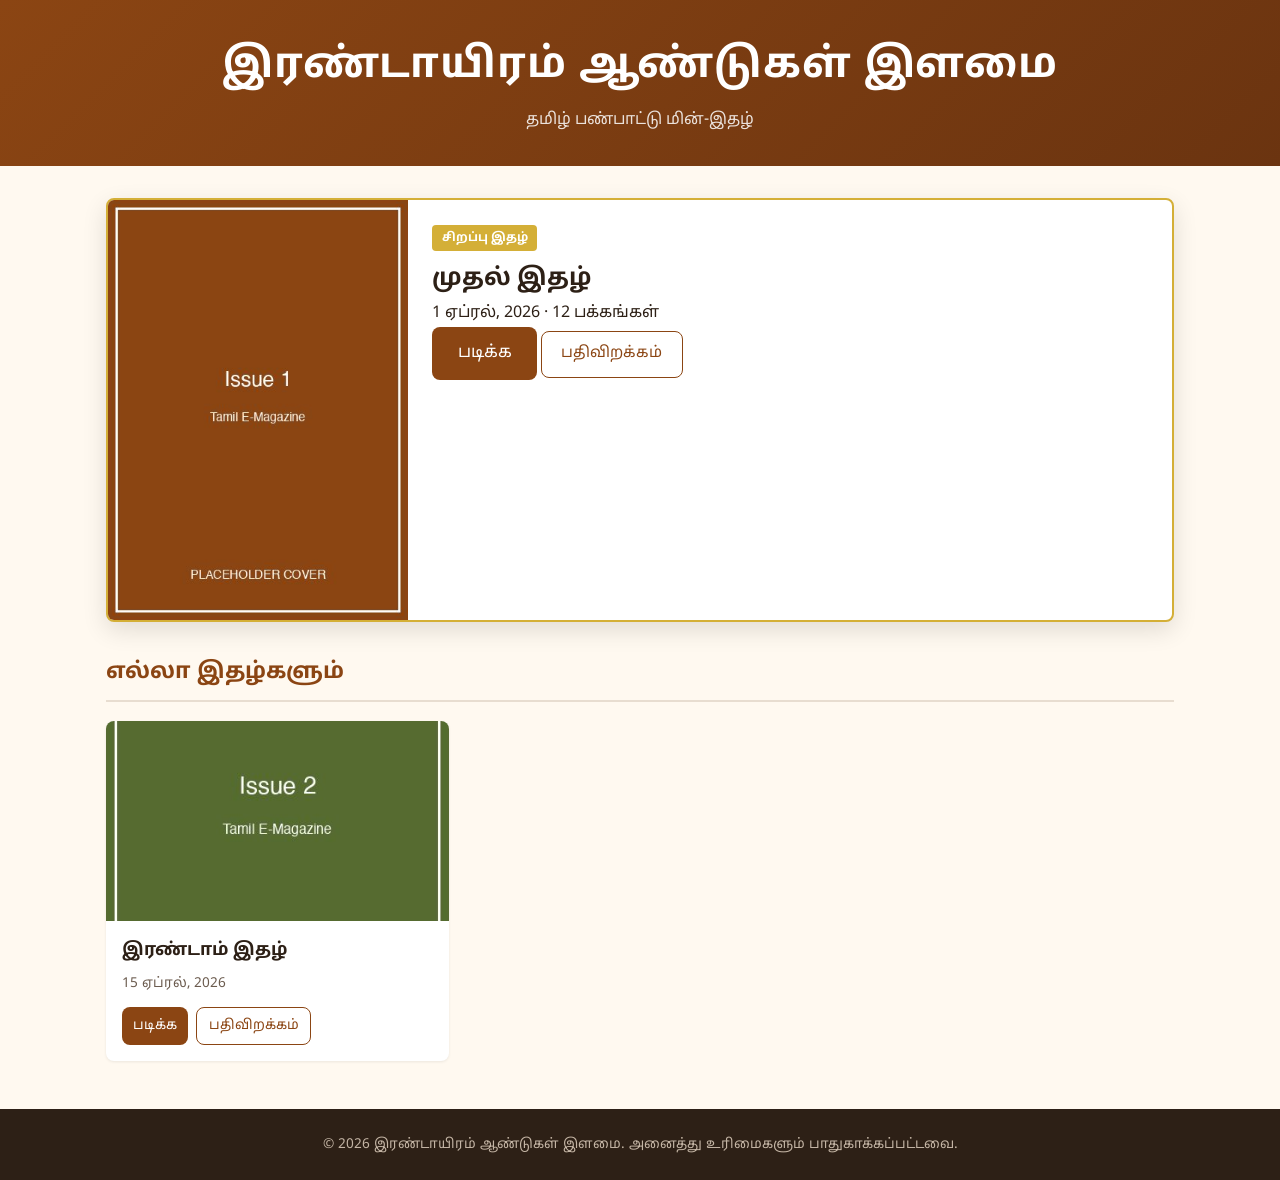
==== index.html @ 7e4946da "Phase 1: Static skeleton — folder structure, HTML pages, CSS, placeholder data - index.html (home pa" ====
<!DOCTYPE html>
<html lang="ta">
<head>
    <meta charset="UTF-8">
    <meta name="viewport" content="width=device-width, initial-scale=1.0">
    <title>இரண்டாயிரம் ஆண்டுகள் இளமை — Tamil E-Magazine</title>
    <meta name="description" content="A Tamil cultural e-magazine with realistic flip-book reading experience">
    <meta property="og:title" content="இரண்டாயிரம் ஆண்டுகள் இளமை">
    <meta property="og:description" content="A Tamil cultural e-magazine">
    <meta property="og:type" content="website">
    <link rel="preconnect" href="https://fonts.googleapis.com">
    <link rel="preconnect" href="https://fonts.gstatic.com" crossorigin>
    <link href="https://fonts.googleapis.com/css2?family=Noto+Sans+Tamil:wght@400;500;700&display=swap" rel="stylesheet">
    <link rel="stylesheet" href="assets/css/styles.css">
</head>
<body>
    <header class="site-header">
        <div class="container">
            <h1 class="magazine-title">இரண்டாயிரம் ஆண்டுகள் இளமை</h1>
            <p class="magazine-tagline">தமிழ் பண்பாட்டு மின்-இதழ்</p>
        </div>
    </header>

    <main class="container">
        <section id="featured-section" class="featured-section" aria-label="சிறப்பு இதழ்">
            <!-- Featured issue rendered by JS -->
        </section>

        <section class="issues-section">
            <h2 class="section-title">எல்லா இதழ்களும்</h2>
            <div id="issues-grid" class="issues-grid">
                <!-- Issue cards rendered by JS -->
            </div>
            <div id="loading-indicator" class="loading">
                <div class="spinner"></div>
                <p>இதழ்கள் ஏற்றப்படுகின்றன...</p>
            </div>
            <div id="error-message" class="error-message" hidden>
                <p>இதழ்களை ஏற்ற இயலவில்லை. மீண்டும் முயற்சிக்கவும்.</p>
            </div>
        </section>
    </main>

    <footer class="site-footer">
        <div class="container">
            <p>&copy; 2026 இரண்டாயிரம் ஆண்டுகள் இளமை. அனைத்து உரிமைகளும் பாதுகாக்கப்பட்டவை.</p>
        </div>
    </footer>

    <script src="assets/js/home.js"></script>
</body>
</html>
---- assets/css/styles.css ----
/* ========================================
   Tamil E-Magazine — Base Styles
   Mobile-first, Tamil-first
   ======================================== */

/* --- CSS Custom Properties --- */
:root {
    --color-maroon: #8B4513;
    --color-gold: #D4AF37;
    --color-kumkum: #B22222;
    --color-turmeric: #E4A01B;
    --color-palm-green: #556B2F;
    --color-bg: #FFF9F0;
    --color-bg-card: #FFFFFF;
    --color-text: #2D2016;
    --color-text-light: #6B5B4E;
    --color-border: #E8DDD0;
    --font-tamil: 'Noto Sans Tamil', 'Latha', 'Tamil MN', sans-serif;
    --shadow-sm: 0 1px 3px rgba(0, 0, 0, 0.08);
    --shadow-md: 0 4px 12px rgba(0, 0, 0, 0.1);
    --shadow-lg: 0 8px 24px rgba(0, 0, 0, 0.12);
    --radius: 8px;
    --transition: 0.2s ease;
}

/* --- Reset & Base --- */
*,
*::before,
*::after {
    box-sizing: border-box;
    margin: 0;
    padding: 0;
}

html {
    font-size: 16px;
    -webkit-text-size-adjust: 100%;
}

body {
    font-family: var(--font-tamil);
    background-color: var(--color-bg);
    color: var(--color-text);
    line-height: 1.7;
    min-height: 100vh;
}

a {
    color: var(--color-maroon);
    text-decoration: none;
}

a:hover {
    text-decoration: underline;
}

img {
    max-width: 100%;
    height: auto;
    display: block;
}

/* --- Layout --- */
.container {
    max-width: 1100px;
    margin: 0 auto;
    padding: 0 1rem;
}

/* --- Header --- */
.site-header {
    background: linear-gradient(135deg, var(--color-maroon), #6B3410);
    color: #FFF;
    padding: 2rem 0;
    text-align: center;
}

.magazine-title {
    font-size: 1.8rem;
    font-weight: 700;
    letter-spacing: 0.02em;
    margin-bottom: 0.25rem;
}

.magazine-tagline {
    font-size: 1rem;
    opacity: 0.85;
    font-weight: 400;
}

/* --- Buttons --- */
.btn {
    display: inline-flex;
    align-items: center;
    gap: 0.4rem;
    padding: 0.6rem 1.2rem;
    border: none;
    border-radius: var(--radius);
    font-family: var(--font-tamil);
    font-size: 0.95rem;
    cursor: pointer;
    transition: background var(--transition), transform var(--transition);
    text-decoration: none;
    color: #FFF;
    background: var(--color-maroon);
}

.btn:hover {
    background: #6B3410;
    text-decoration: none;
    transform: translateY(-1px);
}

.btn:active {
    transform: translateY(0);
}

.btn-primary {
    background: var(--color-maroon);
    font-size: 1.05rem;
    padding: 0.75rem 1.6rem;
}

.btn-secondary {
    background: transparent;
    color: var(--color-maroon);
    border: 1.5px solid var(--color-maroon);
}

.btn-secondary:hover {
    background: var(--color-maroon);
    color: #FFF;
}

.btn-small {
    padding: 0.4rem 0.7rem;
    font-size: 0.85rem;
}

.btn-nav {
    background: transparent;
    color: var(--color-text);
    border: 1.5px solid var(--color-border);
    padding: 0.5rem;
    border-radius: 50%;
    width: 40px;
    height: 40px;
    display: inline-flex;
    align-items: center;
    justify-content: center;
}

.btn-nav:hover:not(:disabled) {
    background: var(--color-maroon);
    color: #FFF;
    border-color: var(--color-maroon);
}

.btn-nav:disabled {
    opacity: 0.35;
    cursor: not-allowed;
    transform: none;
}

/* --- Featured Section --- */
.featured-section {
    margin: 2rem 0;
}

.featured-card {
    display: flex;
    flex-direction: column;
    background: var(--color-bg-card);
    border-radius: var(--radius);
    box-shadow: var(--shadow-lg);
    overflow: hidden;
    border: 2px solid var(--color-gold);
}

.featured-card .card-image {
    width: 100%;
    height: 250px;
    object-fit: cover;
}

.featured-card .card-body {
    padding: 1.5rem;
}

.featured-badge {
    display: inline-block;
    background: var(--color-gold);
    color: #FFF;
    font-size: 0.75rem;
    font-weight: 700;
    padding: 0.2rem 0.6rem;
    border-radius: 4px;
    margin-bottom: 0.5rem;
}

/* --- Issues Grid --- */
.issues-section {
    margin: 2rem 0 3rem;
}

.section-title {
    font-size: 1.4rem;
    font-weight: 700;
    margin-bottom: 1.2rem;
    color: var(--color-maroon);
    border-bottom: 2px solid var(--color-border);
    padding-bottom: 0.5rem;
}

.issues-grid {
    display: grid;
    grid-template-columns: 1fr;
    gap: 1.2rem;
}

/* --- Issue Card --- */
.issue-card {
    background: var(--color-bg-card);
    border-radius: var(--radius);
    box-shadow: var(--shadow-sm);
    overflow: hidden;
    transition: box-shadow var(--transition), transform var(--transition);
}

.issue-card:hover {
    box-shadow: var(--shadow-md);
    transform: translateY(-3px);
}

.issue-card .card-image {
    width: 100%;
    height: 200px;
    object-fit: cover;
    background: var(--color-border);
}

.issue-card .card-body {
    padding: 1rem;
}

.issue-card .card-title {
    font-size: 1.1rem;
    font-weight: 700;
    margin-bottom: 0.3rem;
}

.issue-card .card-date {
    font-size: 0.85rem;
    color: var(--color-text-light);
    margin-bottom: 0.75rem;
}

.issue-card .card-actions {
    display: flex;
    gap: 0.5rem;
    flex-wrap: wrap;
}

/* --- Loading & Error --- */
.loading {
    text-align: center;
    padding: 3rem 1rem;
    color: var(--color-text-light);
}

.spinner {
    width: 36px;
    height: 36px;
    border: 3px solid var(--color-border);
    border-top-color: var(--color-maroon);
    border-radius: 50%;
    animation: spin 0.8s linear infinite;
    margin: 0 auto 1rem;
}

@keyframes spin {
    to { transform: rotate(360deg); }
}

.error-message {
    text-align: center;
    padding: 2rem;
    color: var(--color-kumkum);
}

/* --- Viewer --- */
.viewer-body {
    display: flex;
    flex-direction: column;
    min-height: 100vh;
    background: #1A1A1A;
    color: #E0E0E0;
}

.viewer-header {
    background: #222;
    padding: 0.5rem 0;
    border-bottom: 1px solid #333;
}

.viewer-header-inner {
    max-width: 1200px;
    margin: 0 auto;
    padding: 0 1rem;
    display: flex;
    align-items: center;
    justify-content: space-between;
    gap: 0.5rem;
}

.back-button {
    display: inline-flex;
    align-items: center;
    gap: 0.3rem;
    color: #CCC;
    font-size: 0.9rem;
    white-space: nowrap;
}

.back-button:hover {
    color: #FFF;
    text-decoration: none;
}

.viewer-title {
    font-size: 1rem;
    font-weight: 500;
    color: #E0E0E0;
    overflow: hidden;
    text-overflow: ellipsis;
    white-space: nowrap;
    text-align: center;
    flex: 1;
}

.viewer-actions {
    display: flex;
    gap: 0.4rem;
}

.viewer-actions .btn-small {
    background: #333;
    color: #CCC;
    border: 1px solid #444;
}

.viewer-actions .btn-small:hover {
    background: #444;
    color: #FFF;
}

.viewer-main {
    flex: 1;
    display: flex;
    align-items: center;
    justify-content: center;
    padding: 1rem;
    position: relative;
}

.flipbook-container {
    width: 100%;
    max-width: 900px;
    display: flex;
    align-items: center;
    justify-content: center;
}

.viewer-loading,
.viewer-error {
    position: absolute;
    inset: 0;
    display: flex;
    flex-direction: column;
    align-items: center;
    justify-content: center;
    gap: 1rem;
}

.viewer-loading .spinner {
    border-color: #444;
    border-top-color: var(--color-gold);
}

.loading-progress {
    width: 200px;
    height: 4px;
    background: #333;
    border-radius: 2px;
    overflow: hidden;
}

.progress-bar {
    height: 100%;
    background: var(--color-gold);
    width: 0%;
    transition: width 0.3s;
}

.viewer-controls {
    background: #222;
    padding: 0.75rem;
    display: flex;
    align-items: center;
    justify-content: center;
    gap: 1.5rem;
    border-top: 1px solid #333;
}

.viewer-controls .btn-nav {
    color: #CCC;
    border-color: #444;
}

.viewer-controls .btn-nav:hover:not(:disabled) {
    background: var(--color-gold);
    color: #222;
    border-color: var(--color-gold);
}

.page-indicator {
    font-size: 0.9rem;
    color: #999;
    min-width: 60px;
    text-align: center;
}

/* --- Admin Form --- */
.admin-form {
    max-width: 700px;
    margin: 2rem auto;
}

.admin-form fieldset {
    border: 1px solid var(--color-border);
    border-radius: var(--radius);
    padding: 1.5rem;
    margin-bottom: 1.5rem;
    background: var(--color-bg-card);
}

.admin-form legend {
    font-size: 1.1rem;
    font-weight: 700;
    color: var(--color-maroon);
    padding: 0 0.5rem;
}

.form-group {
    margin-bottom: 1.2rem;
}

.form-group label {
    display: block;
    margin-bottom: 0.3rem;
    font-weight: 500;
    font-size: 0.95rem;
}

.form-group input[type="text"],
.form-group input[type="date"] {
    width: 100%;
    padding: 0.6rem 0.8rem;
    border: 1px solid var(--color-border);
    border-radius: var(--radius);
    font-family: var(--font-tamil);
    font-size: 1rem;
    background: #FFF;
    transition: border-color var(--transition);
}

.form-group input:focus {
    outline: none;
    border-color: var(--color-maroon);
    box-shadow: 0 0 0 3px rgba(139, 69, 19, 0.1);
}

.form-group small {
    display: block;
    margin-top: 0.25rem;
    color: var(--color-text-light);
    font-size: 0.8rem;
}

.file-upload-area {
    border: 2px dashed var(--color-border);
    border-radius: var(--radius);
    padding: 2rem;
    text-align: center;
    cursor: pointer;
    transition: border-color var(--transition), background var(--transition);
    position: relative;
}

.file-upload-area:hover {
    border-color: var(--color-maroon);
    background: rgba(139, 69, 19, 0.03);
}

.file-upload-area input[type="file"] {
    position: absolute;
    inset: 0;
    opacity: 0;
    cursor: pointer;
}

.form-actions {
    text-align: center;
    margin: 2rem 0;
}

.admin-status {
    text-align: center;
    padding: 1rem;
    border-radius: var(--radius);
    margin-top: 1rem;
}

.article-row {
    display: grid;
    grid-template-columns: 1fr 1fr auto auto auto;
    gap: 0.5rem;
    align-items: end;
    margin-bottom: 0.75rem;
    padding-bottom: 0.75rem;
    border-bottom: 1px solid var(--color-border);
}

.article-row input {
    padding: 0.5rem;
    border: 1px solid var(--color-border);
    border-radius: 4px;
    font-family: var(--font-tamil);
    font-size: 0.9rem;
}

.article-row .btn-remove {
    background: transparent;
    color: var(--color-kumkum);
    border: none;
    cursor: pointer;
    font-size: 1.2rem;
    padding: 0.3rem;
}

/* --- Footer --- */
.site-footer {
    background: #2D2016;
    color: #C4B5A5;
    text-align: center;
    padding: 1.5rem 0;
    font-size: 0.85rem;
    margin-top: auto;
}

/* --- Responsive --- */
@media (min-width: 600px) {
    .magazine-title {
        font-size: 2.2rem;
    }

    .issues-grid {
        grid-template-columns: repeat(2, 1fr);
    }

    .featured-card {
        flex-direction: row;
    }

    .featured-card .card-image {
        width: 300px;
        height: auto;
        min-height: 280px;
    }

    .article-row {
        grid-template-columns: 2fr 1fr 80px 80px auto;
    }
}

@media (min-width: 900px) {
    .magazine-title {
        font-size: 2.6rem;
    }

    .issues-grid {
        grid-template-columns: repeat(3, 1fr);
    }
}
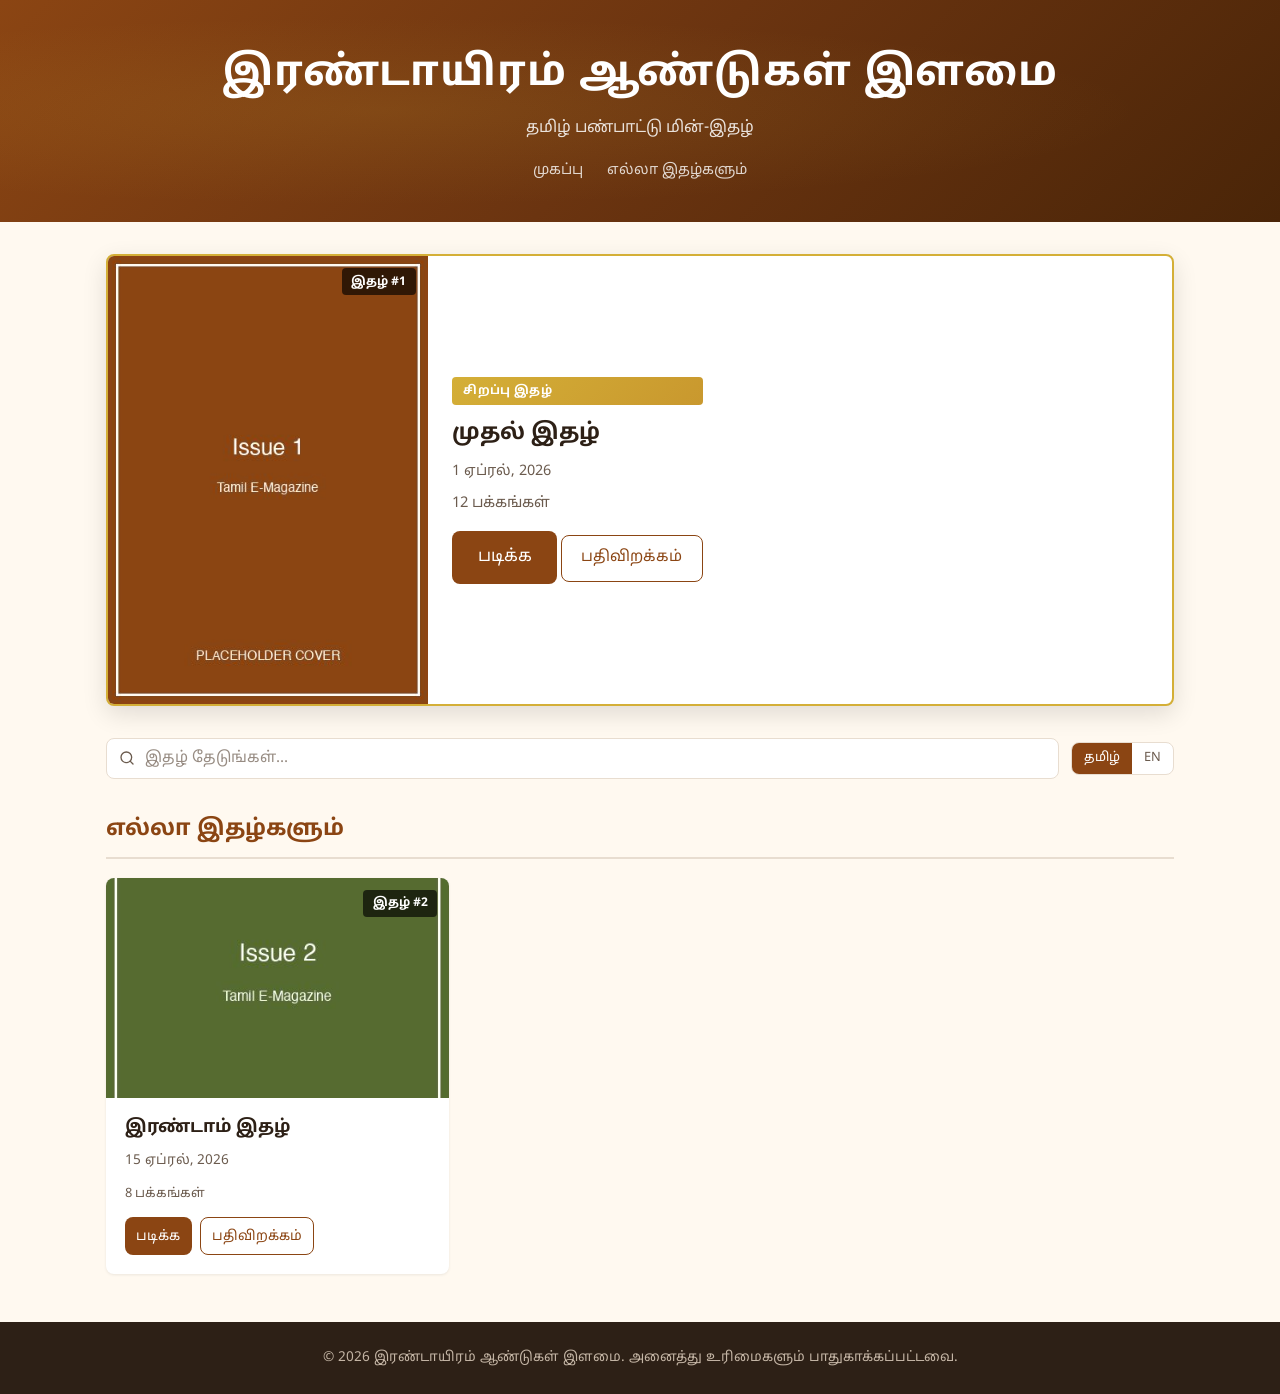
==== commit 0d163f15: "Phase 2: Polish home page with search, language toggle, and animations - Loading skeleton cards with" ====
--- a/index.html
+++ b/index.html
@@ -18,25 +18,67 @@
         <div class="container">
             <h1 class="magazine-title">இரண்டாயிரம் ஆண்டுகள் இளமை</h1>
             <p class="magazine-tagline">தமிழ் பண்பாட்டு மின்-இதழ்</p>
+            <nav class="header-nav">
+                <a href="index.html">முகப்பு</a>
+                <a href="#issues">எல்லா இதழ்களும்</a>
+            </nav>
         </div>
     </header>
 
     <main class="container">
+        <!-- Featured Issue -->
         <section id="featured-section" class="featured-section" aria-label="சிறப்பு இதழ்">
-            <!-- Featured issue rendered by JS -->
+            <!-- Skeleton shown while loading -->
+            <div class="skeleton-featured">
+                <div class="skeleton-image"></div>
+                <div class="skeleton-body" style="flex:1; padding:1.5rem;">
+                    <div class="skeleton-line short"></div>
+                    <div class="skeleton-line medium"></div>
+                    <div class="skeleton-line"></div>
+                    <div class="skeleton-line short"></div>
+                </div>
+            </div>
         </section>
 
-        <section class="issues-section">
+        <!-- Search & Filter -->
+        <section class="search-section">
+            <input type="search" id="search-input" class="search-input" placeholder="இதழ் தேடுங்கள்..." aria-label="இதழ் தேடுங்கள்">
+            <div class="lang-toggle" role="group" aria-label="Language">
+                <button class="active" data-lang="ta">தமிழ்</button>
+                <button data-lang="en">EN</button>
+            </div>
+        </section>
+
+        <!-- All Issues -->
+        <section id="issues" class="issues-section">
             <h2 class="section-title">எல்லா இதழ்களும்</h2>
             <div id="issues-grid" class="issues-grid">
-                <!-- Issue cards rendered by JS -->
-            </div>
-            <div id="loading-indicator" class="loading">
-                <div class="spinner"></div>
-                <p>இதழ்கள் ஏற்றப்படுகின்றன...</p>
+                <!-- Skeleton cards while loading -->
+                <div class="skeleton-card">
+                    <div class="skeleton-image"></div>
+                    <div class="skeleton-body">
+                        <div class="skeleton-line medium"></div>
+                        <div class="skeleton-line short"></div>
+                    </div>
+                </div>
+                <div class="skeleton-card">
+                    <div class="skeleton-image"></div>
+                    <div class="skeleton-body">
+                        <div class="skeleton-line medium"></div>
+                        <div class="skeleton-line short"></div>
+                    </div>
+                </div>
+                <div class="skeleton-card">
+                    <div class="skeleton-image"></div>
+                    <div class="skeleton-body">
+                        <div class="skeleton-line medium"></div>
+                        <div class="skeleton-line short"></div>
+                    </div>
+                </div>
             </div>
             <div id="error-message" class="error-message" hidden>
                 <p>இதழ்களை ஏற்ற இயலவில்லை. மீண்டும் முயற்சிக்கவும்.</p>
+                <button class="btn btn-secondary" onclick="location.reload()" style="margin-top:1rem;">மீண்டும் முயற்சி</button>
             </div>
         </section>
     </main>
--- a/assets/css/styles.css
+++ b/assets/css/styles.css
@@ -69,10 +69,20 @@
 
 /* --- Header --- */
 .site-header {
-    background: linear-gradient(135deg, var(--color-maroon), #6B3410);
-    color: #FFF;
-    padding: 2rem 0;
-    text-align: center;
+    background: linear-gradient(135deg, var(--color-maroon) 0%, #6B3410 50%, #4A2508 100%);
+    color: #FFF;
+    padding: 2.5rem 0;
+    text-align: center;
+    position: relative;
+    overflow: hidden;
+}
+
+.site-header::before {
+    content: '';
+    position: absolute;
+    inset: 0;
+    background: radial-gradient(ellipse at 30% 50%, rgba(212, 175, 55, 0.12) 0%, transparent 60%);
+    pointer-events: none;
 }
 
 .magazine-title {
@@ -80,12 +90,33 @@
     font-weight: 700;
     letter-spacing: 0.02em;
     margin-bottom: 0.25rem;
+    position: relative;
 }
 
 .magazine-tagline {
     font-size: 1rem;
     opacity: 0.85;
     font-weight: 400;
+    position: relative;
+}
+
+.header-nav {
+    display: flex;
+    justify-content: center;
+    gap: 1.5rem;
+    margin-top: 1rem;
+    position: relative;
+}
+
+.header-nav a {
+    color: rgba(255, 255, 255, 0.8);
+    font-size: 0.9rem;
+    transition: color var(--transition);
+}
+
+.header-nav a:hover {
+    color: #FFF;
+    text-decoration: none;
 }
 
 /* --- Buttons --- */
@@ -162,6 +193,27 @@
     transform: none;
 }
 
+/* --- Fade-in Animation --- */
+@keyframes fadeInUp {
+    from {
+        opacity: 0;
+        transform: translateY(16px);
+    }
+    to {
+        opacity: 1;
+        transform: translateY(0);
+    }
+}
+
+.fade-in {
+    animation: fadeInUp 0.5s ease forwards;
+    opacity: 0;
+}
+
+.fade-in-delay-1 { animation-delay: 0.1s; }
+.fade-in-delay-2 { animation-delay: 0.2s; }
+.fade-in-delay-3 { animation-delay: 0.3s; }
+
 /* --- Featured Section --- */
 .featured-section {
     margin: 2rem 0;
@@ -175,27 +227,81 @@
     box-shadow: var(--shadow-lg);
     overflow: hidden;
     border: 2px solid var(--color-gold);
+    transition: box-shadow 0.3s ease, transform 0.3s ease;
+}
+
+.featured-card:hover {
+    box-shadow: 0 12px 32px rgba(139, 69, 19, 0.15);
+    transform: translateY(-2px);
+}
+
+.featured-card .card-image-wrapper {
+    position: relative;
+    overflow: hidden;
 }
 
 .featured-card .card-image {
     width: 100%;
-    height: 250px;
+    height: 280px;
     object-fit: cover;
+    transition: transform 0.5s ease;
+}
+
+.featured-card:hover .card-image {
+    transform: scale(1.03);
 }
 
 .featured-card .card-body {
     padding: 1.5rem;
+    display: flex;
+    flex-direction: column;
+    justify-content: center;
+}
+
+.featured-card .card-title {
+    font-size: 1.4rem;
+    font-weight: 700;
+    margin-bottom: 0.4rem;
+    color: var(--color-text);
+}
+
+.featured-card .card-date {
+    font-size: 0.9rem;
+    color: var(--color-text-light);
+    margin-bottom: 0.5rem;
+}
+
+.featured-card .card-description {
+    font-size: 0.92rem;
+    color: var(--color-text-light);
+    line-height: 1.6;
+    margin-bottom: 1rem;
 }
 
 .featured-badge {
     display: inline-block;
-    background: var(--color-gold);
+    background: linear-gradient(135deg, var(--color-gold), #C9982E);
+    color: #FFF;
+    font-size: 0.75rem;
+    font-weight: 700;
+    padding: 0.25rem 0.7rem;
+    border-radius: 4px;
+    margin-bottom: 0.6rem;
+    text-transform: uppercase;
+    letter-spacing: 0.03em;
+}
+
+.issue-number-badge {
+    position: absolute;
+    top: 12px;
+    right: 12px;
+    background: rgba(0, 0, 0, 0.65);
     color: #FFF;
     font-size: 0.75rem;
     font-weight: 700;
     padding: 0.2rem 0.6rem;
     border-radius: 4px;
-    margin-bottom: 0.5rem;
+    backdrop-filter: blur(4px);
 }
 
 /* --- Issues Grid --- */
@@ -224,29 +330,40 @@
     border-radius: var(--radius);
     box-shadow: var(--shadow-sm);
     overflow: hidden;
-    transition: box-shadow var(--transition), transform var(--transition);
+    transition: box-shadow 0.3s ease, transform 0.3s ease;
 }
 
 .issue-card:hover {
     box-shadow: var(--shadow-md);
-    transform: translateY(-3px);
+    transform: translateY(-4px);
+}
+
+.issue-card .card-image-wrapper {
+    position: relative;
+    overflow: hidden;
 }
 
 .issue-card .card-image {
     width: 100%;
-    height: 200px;
+    height: 220px;
     object-fit: cover;
     background: var(--color-border);
+    transition: transform 0.5s ease;
+}
+
+.issue-card:hover .card-image {
+    transform: scale(1.05);
 }
 
 .issue-card .card-body {
-    padding: 1rem;
+    padding: 1rem 1.2rem 1.2rem;
 }
 
 .issue-card .card-title {
     font-size: 1.1rem;
     font-weight: 700;
     margin-bottom: 0.3rem;
+    color: var(--color-text);
 }
 
 .issue-card .card-date {
@@ -255,10 +372,144 @@
     margin-bottom: 0.75rem;
 }
 
+.issue-card .card-pages {
+    font-size: 0.8rem;
+    color: var(--color-text-light);
+    margin-bottom: 0.75rem;
+}
+
 .issue-card .card-actions {
     display: flex;
     gap: 0.5rem;
     flex-wrap: wrap;
+}
+
+/* --- Skeleton Loading --- */
+.skeleton-grid {
+    display: grid;
+    grid-template-columns: 1fr;
+    gap: 1.2rem;
+}
+
+.skeleton-card {
+    background: var(--color-bg-card);
+    border-radius: var(--radius);
+    overflow: hidden;
+}
+
+.skeleton-image {
+    width: 100%;
+    height: 220px;
+    background: linear-gradient(90deg, var(--color-border) 25%, #F0E8DC 50%, var(--color-border) 75%);
+    background-size: 200% 100%;
+    animation: shimmer 1.5s infinite;
+}
+
+.skeleton-body {
+    padding: 1rem 1.2rem;
+}
+
+.skeleton-line {
+    height: 14px;
+    background: linear-gradient(90deg, var(--color-border) 25%, #F0E8DC 50%, var(--color-border) 75%);
+    background-size: 200% 100%;
+    animation: shimmer 1.5s infinite;
+    border-radius: 4px;
+    margin-bottom: 0.6rem;
+}
+
+.skeleton-line.short { width: 50%; }
+.skeleton-line.medium { width: 75%; }
+
+.skeleton-featured {
+    background: var(--color-bg-card);
+    border-radius: var(--radius);
+    overflow: hidden;
+    display: flex;
+    flex-direction: column;
+}
+
+.skeleton-featured .skeleton-image {
+    height: 280px;
+}
+
+@keyframes shimmer {
+    0% { background-position: -200% 0; }
+    100% { background-position: 200% 0; }
+}
+
+/* --- Search Bar --- */
+.search-section {
+    margin: 1.5rem 0 0.5rem;
+    display: flex;
+    align-items: center;
+    gap: 0.75rem;
+    flex-wrap: wrap;
+}
+
+.search-input {
+    flex: 1;
+    min-width: 200px;
+    padding: 0.6rem 1rem 0.6rem 2.4rem;
+    border: 1.5px solid var(--color-border);
+    border-radius: var(--radius);
+    font-family: var(--font-tamil);
+    font-size: 0.95rem;
+    background: var(--color-bg-card);
+    transition: border-color var(--transition), box-shadow var(--transition);
+    background-image: url("data:image/svg+xml,%3Csvg xmlns='http://www.w3.org/2000/svg' width='16' height='16' viewBox='0 0 24 24' fill='none' stroke='%236B5B4E' stroke-width='2' stroke-linecap='round' stroke-linejoin='round'%3E%3Ccircle cx='11' cy='11' r='8'/%3E%3Cline x1='21' y1='21' x2='16.65' y2='16.65'/%3E%3C/svg%3E");
+    background-repeat: no-repeat;
+    background-position: 0.75rem center;
+}
+
+.search-input:focus {
+    outline: none;
+    border-color: var(--color-maroon);
+    box-shadow: 0 0 0 3px rgba(139, 69, 19, 0.1);
+}
+
+.search-input::placeholder {
+    color: var(--color-text-light);
+    opacity: 0.7;
+}
+
+/* --- Language Toggle --- */
+.lang-toggle {
+    display: inline-flex;
+    align-items: center;
+    background: var(--color-bg-card);
+    border: 1.5px solid var(--color-border);
+    border-radius: var(--radius);
+    overflow: hidden;
+    font-size: 0.8rem;
+}
+
+.lang-toggle button {
+    padding: 0.45rem 0.75rem;
+    border: none;
+    background: transparent;
+    font-family: var(--font-tamil);
+    font-size: 0.8rem;
+    cursor: pointer;
+    color: var(--color-text-light);
+    transition: background var(--transition), color var(--transition);
+}
+
+.lang-toggle button.active {
+    background: var(--color-maroon);
+    color: #FFF;
+}
+
+.lang-toggle button:hover:not(.active) {
+    background: rgba(139, 69, 19, 0.08);
+}
+
+/* --- No Results --- */
+.no-results {
+    text-align: center;
+    padding: 3rem 1rem;
+    color: var(--color-text-light);
+    grid-column: 1 / -1;
 }
 
 /* --- Loading & Error --- */
@@ -564,18 +815,31 @@
         font-size: 2.2rem;
     }
 
-    .issues-grid {
+    .issues-grid,
+    .skeleton-grid {
         grid-template-columns: repeat(2, 1fr);
     }
 
-    .featured-card {
+    .featured-card,
+    .skeleton-featured {
         flex-direction: row;
     }
 
+    .featured-card .card-image-wrapper {
+        width: 320px;
+        flex-shrink: 0;
+    }
+
     .featured-card .card-image {
-        width: 300px;
+        width: 100%;
+        height: 100%;
+        min-height: 300px;
+    }
+
+    .skeleton-featured .skeleton-image {
+        width: 320px;
         height: auto;
-        min-height: 280px;
+        min-height: 300px;
     }
 
     .article-row {
@@ -588,7 +852,8 @@
         font-size: 2.6rem;
     }
 
-    .issues-grid {
+    .issues-grid,
+    .skeleton-grid {
         grid-template-columns: repeat(3, 1fr);
     }
 }
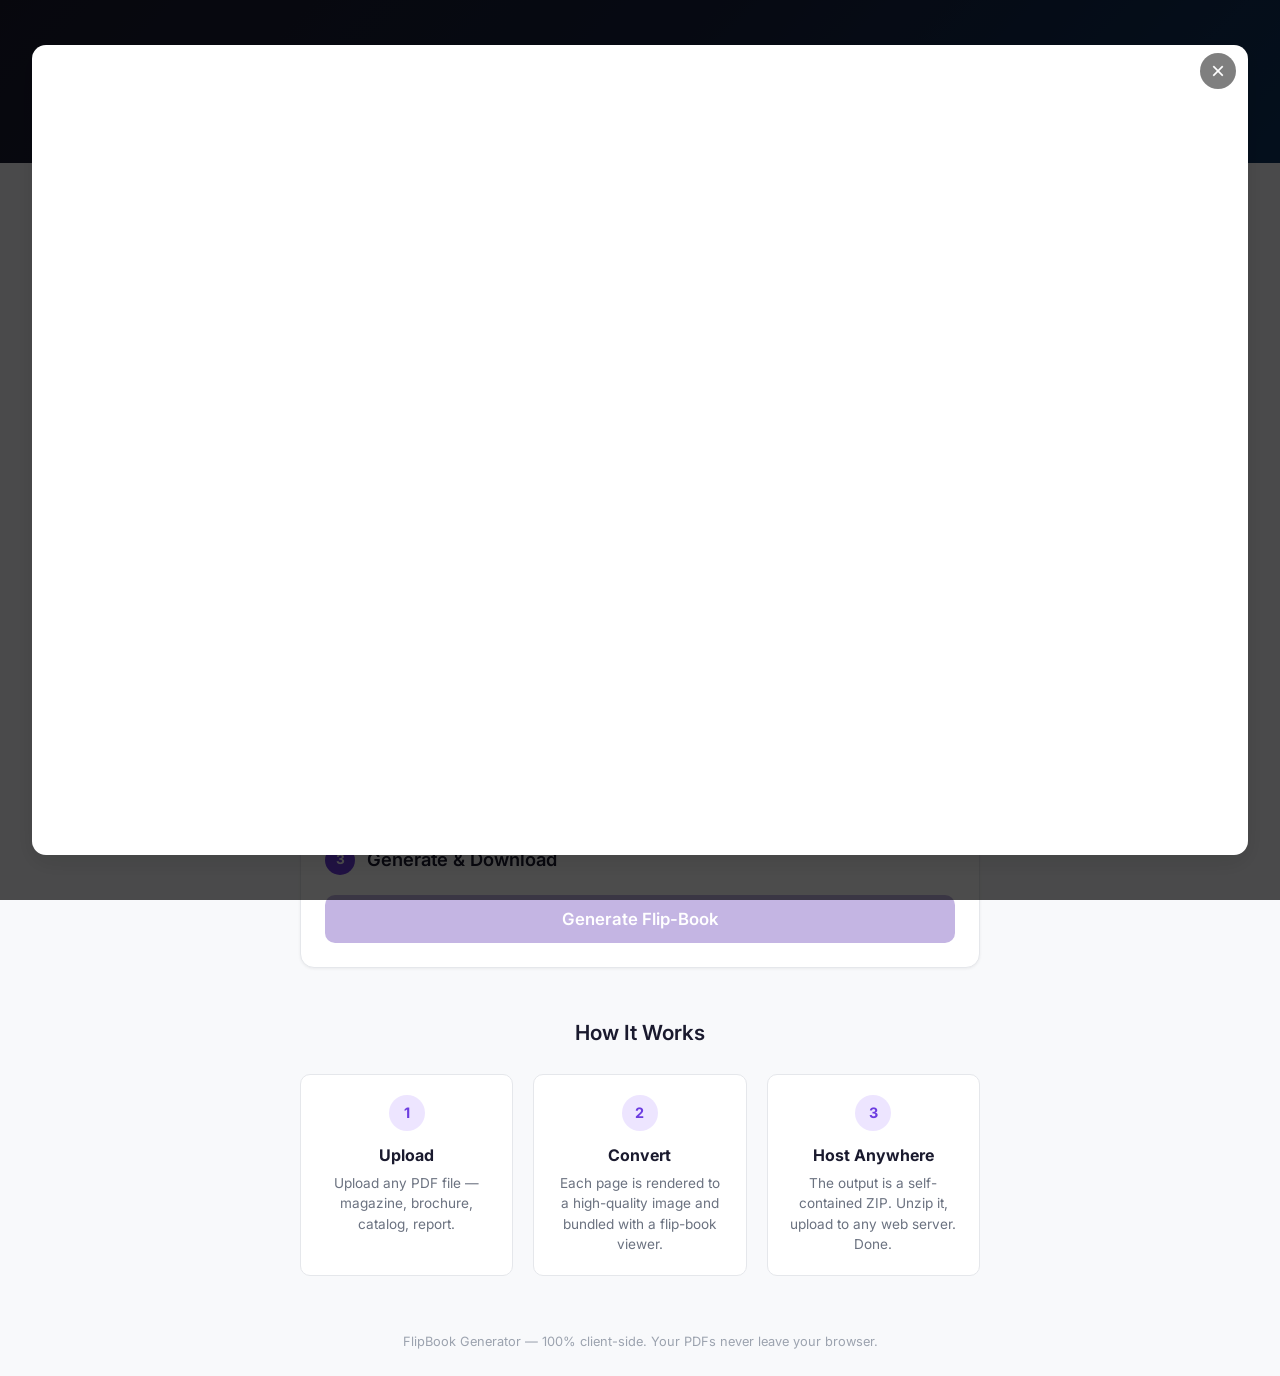
==== commit 718afcce: "Redesign: PDF-to-FlipBook converter tool Complete architecture change — from magazine platform to a " ====
--- a/index.html
+++ b/index.html
@@ -1,94 +1,170 @@
 <!DOCTYPE html>
-<html lang="ta">
+<html lang="en">
 <head>
     <meta charset="UTF-8">
     <meta name="viewport" content="width=device-width, initial-scale=1.0">
-    <title>இரண்டாயிரம் ஆண்டுகள் இளமை — Tamil E-Magazine</title>
-    <meta name="description" content="A Tamil cultural e-magazine with realistic flip-book reading experience">
-    <meta property="og:title" content="இரண்டாயிரம் ஆண்டுகள் இளமை">
-    <meta property="og:description" content="A Tamil cultural e-magazine">
-    <meta property="og:type" content="website">
+    <title>FlipBook Generator — PDF to Flip-Book Converter</title>
     <link rel="preconnect" href="https://fonts.googleapis.com">
     <link rel="preconnect" href="https://fonts.gstatic.com" crossorigin>
-    <link href="https://fonts.googleapis.com/css2?family=Noto+Sans+Tamil:wght@400;500;700&display=swap" rel="stylesheet">
+    <link href="https://fonts.googleapis.com/css2?family=Inter:wght@400;500;600;700&display=swap" rel="stylesheet">
     <link rel="stylesheet" href="assets/css/styles.css">
 </head>
 <body>
-    <header class="site-header">
+    <header class="app-header">
         <div class="container">
-            <h1 class="magazine-title">இரண்டாயிரம் ஆண்டுகள் இளமை</h1>
-            <p class="magazine-tagline">தமிழ் பண்பாட்டு மின்-இதழ்</p>
-            <nav class="header-nav">
-                <a href="index.html">முகப்பு</a>
-                <a href="#issues">எல்லா இதழ்களும்</a>
-            </nav>
+            <h1 class="app-title">FlipBook Generator</h1>
+            <p class="app-tagline">Upload a PDF. Get a self-contained flip-book. Host it anywhere.</p>
         </div>
     </header>
 
     <main class="container">
-        <!-- Featured Issue -->
-        <section id="featured-section" class="featured-section" aria-label="சிறப்பு இதழ்">
-            <!-- Skeleton shown while loading -->
-            <div class="skeleton-featured">
-                <div class="skeleton-image"></div>
-                <div class="skeleton-body" style="flex:1; padding:1.5rem;">
-                    <div class="skeleton-line short"></div>
-                    <div class="skeleton-line medium"></div>
-                    <div class="skeleton-line"></div>
-                    <div class="skeleton-line short"></div>
+        <!-- Step 1: Upload -->
+        <section class="step-card" id="step-upload">
+            <div class="step-header">
+                <span class="step-number">1</span>
+                <h2>Upload PDF</h2>
+            </div>
+            <div class="upload-area" id="drop-zone">
+                <input type="file" id="pdf-input" accept=".pdf" hidden>
+                <div class="upload-icon">
+                    <svg width="48" height="48" viewBox="0 0 24 24" fill="none" stroke="currentColor" stroke-width="1.5" stroke-linecap="round" stroke-linejoin="round">
+                        <path d="M21 15v4a2 2 0 0 1-2 2H5a2 2 0 0 1-2-2v-4"></path>
+                        <polyline points="17 8 12 3 7 8"></polyline>
+                        <line x1="12" y1="3" x2="12" y2="15"></line>
+                    </svg>
+                </div>
+                <p class="upload-text">Drag & drop your PDF here</p>
+                <p class="upload-subtext">or <button type="button" class="link-btn" id="browse-btn">browse files</button></p>
+                <p class="upload-limit">Max 50 MB</p>
+            </div>
+            <div id="file-info" class="file-info" hidden>
+                <div class="file-info-inner">
+                    <svg width="20" height="20" viewBox="0 0 24 24" fill="none" stroke="currentColor" stroke-width="2"><path d="M14 2H6a2 2 0 0 0-2 2v16a2 2 0 0 0 2 2h12a2 2 0 0 0 2-2V8z"></path><polyline points="14 2 14 8 20 8"></polyline></svg>
+                    <span id="file-name"></span>
+                    <span id="file-size" class="file-size"></span>
+                    <button type="button" class="remove-btn" id="remove-file" aria-label="Remove">&times;</button>
                 </div>
             </div>
         </section>
 
-        <!-- Search & Filter -->
-        <section class="search-section">
-            <input type="search" id="search-input" class="search-input" placeholder="இதழ் தேடுங்கள்..." aria-label="இதழ் தேடுங்கள்">
-            <div class="lang-toggle" role="group" aria-label="Language">
-                <button class="active" data-lang="ta">தமிழ்</button>
-                <button data-lang="en">EN</button>
+        <!-- Step 2: Configure -->
+        <section class="step-card" id="step-config">
+            <div class="step-header">
+                <span class="step-number">2</span>
+                <h2>Configure</h2>
+            </div>
+            <div class="config-form">
+                <div class="form-row">
+                    <div class="form-group">
+                        <label for="book-title">Title</label>
+                        <input type="text" id="book-title" placeholder="My Magazine" value="">
+                    </div>
+                    <div class="form-group">
+                        <label for="bg-color">Background Color</label>
+                        <div class="color-picker-row">
+                            <input type="color" id="bg-color" value="#1a1a2e">
+                            <span class="color-label" id="bg-color-label">#1a1a2e</span>
+                        </div>
+                    </div>
+                </div>
+                <div class="form-row">
+                    <div class="form-group">
+                        <label for="quality-select">Image Quality</label>
+                        <select id="quality-select">
+                            <option value="0.7">Standard (smaller file)</option>
+                            <option value="0.85" selected>High (recommended)</option>
+                            <option value="0.95">Maximum (large file)</option>
+                        </select>
+                    </div>
+                    <div class="form-group">
+                        <label for="scale-select">Resolution</label>
+                        <select id="scale-select">
+                            <option value="1.5">Normal (faster)</option>
+                            <option value="2" selected>Retina (recommended)</option>
+                            <option value="3">Ultra (slow, sharp)</option>
+                        </select>
+                    </div>
+                </div>
             </div>
         </section>
 
-        <!-- All Issues -->
-        <section id="issues" class="issues-section">
-            <h2 class="section-title">எல்லா இதழ்களும்</h2>
-            <div id="issues-grid" class="issues-grid">
-                <!-- Skeleton cards while loading -->
-                <div class="skeleton-card">
-                    <div class="skeleton-image"></div>
-                    <div class="skeleton-body">
-                        <div class="skeleton-line medium"></div>
-                        <div class="skeleton-line short"></div>
-                    </div>
+        <!-- Step 3: Generate -->
+        <section class="step-card" id="step-generate">
+            <div class="step-header">
+                <span class="step-number">3</span>
+                <h2>Generate & Download</h2>
+            </div>
+            <button type="button" class="btn btn-primary btn-large" id="generate-btn" disabled>
+                Generate Flip-Book
+            </button>
+
+            <!-- Progress -->
+            <div id="progress-section" class="progress-section" hidden>
+                <div class="progress-bar-wrapper">
+                    <div class="progress-bar" id="progress-bar"></div>
                 </div>
-                <div class="skeleton-card">
-                    <div class="skeleton-image"></div>
-                    <div class="skeleton-body">
-                        <div class="skeleton-line medium"></div>
-                        <div class="skeleton-line short"></div>
-                    </div>
-                </div>
-                <div class="skeleton-card">
-                    <div class="skeleton-image"></div>
-                    <div class="skeleton-body">
-                        <div class="skeleton-line medium"></div>
-                        <div class="skeleton-line short"></div>
+                <p id="progress-text" class="progress-text">Starting...</p>
+            </div>
+
+            <!-- Result -->
+            <div id="result-section" class="result-section" hidden>
+                <div class="result-card">
+                    <svg width="40" height="40" viewBox="0 0 24 24" fill="none" stroke="#22c55e" stroke-width="2" stroke-linecap="round" stroke-linejoin="round">
+                        <path d="M22 11.08V12a10 10 0 1 1-5.93-9.14"></path>
+                        <polyline points="22 4 12 14.01 9 11.01"></polyline>
+                    </svg>
+                    <h3>Flip-book ready!</h3>
+                    <p id="result-info"></p>
+                    <div class="result-actions">
+                        <button type="button" class="btn btn-primary" id="download-zip-btn">Download ZIP</button>
+                        <button type="button" class="btn btn-secondary" id="preview-btn">Preview</button>
                     </div>
                 </div>
             </div>
-            <div id="error-message" class="error-message" hidden>
-                <p>இதழ்களை ஏற்ற இயலவில்லை. மீண்டும் முயற்சிக்கவும்.</p>
-                <button class="btn btn-secondary" onclick="location.reload()" style="margin-top:1rem;">மீண்டும் முயற்சி</button>
+        </section>
+
+        <!-- How it works -->
+        <section class="info-section">
+            <h2>How It Works</h2>
+            <div class="info-grid">
+                <div class="info-item">
+                    <div class="info-icon">1</div>
+                    <h3>Upload</h3>
+                    <p>Upload any PDF file — magazine, brochure, catalog, report.</p>
+                </div>
+                <div class="info-item">
+                    <div class="info-icon">2</div>
+                    <h3>Convert</h3>
+                    <p>Each page is rendered to a high-quality image and bundled with a flip-book viewer.</p>
+                </div>
+                <div class="info-item">
+                    <div class="info-icon">3</div>
+                    <h3>Host Anywhere</h3>
+                    <p>The output is a self-contained ZIP. Unzip it, upload to any web server. Done.</p>
+                </div>
             </div>
         </section>
     </main>
 
-    <footer class="site-footer">
+    <footer class="app-footer">
         <div class="container">
-            <p>&copy; 2026 இரண்டாயிரம் ஆண்டுகள் இளமை. அனைத்து உரிமைகளும் பாதுகாக்கப்பட்டவை.</p>
+            <p>FlipBook Generator &mdash; 100% client-side. Your PDFs never leave your browser.</p>
         </div>
     </footer>
 
-    <script src="assets/js/home.js"></script>
+    <!-- Preview Modal -->
+    <div id="preview-modal" class="modal" hidden>
+        <div class="modal-backdrop" id="modal-backdrop"></div>
+        <div class="modal-content">
+            <button type="button" class="modal-close" id="modal-close">&times;</button>
+            <iframe id="preview-frame" class="preview-frame"></iframe>
+        </div>
+    </div>
+
+    <script src="assets/js/lib/pdf.min.js"></script>
+    <script src="assets/js/lib/page-flip.browser.js"></script>
+    <script src="assets/js/lib/jszip.min.js"></script>
+    <script src="assets/js/lib/FileSaver.min.js"></script>
+    <script src="assets/js/generator.js"></script>
 </body>
 </html>
--- a/assets/css/styles.css
+++ b/assets/css/styles.css
@@ -1,859 +1,474 @@
 /* ========================================
-   Tamil E-Magazine — Base Styles
-   Mobile-first, Tamil-first
+   FlipBook Generator — Styles
    ======================================== */
 
-/* --- CSS Custom Properties --- */
 :root {
-    --color-maroon: #8B4513;
-    --color-gold: #D4AF37;
-    --color-kumkum: #B22222;
-    --color-turmeric: #E4A01B;
-    --color-palm-green: #556B2F;
-    --color-bg: #FFF9F0;
+    --color-primary: #6C3CE0;
+    --color-primary-dark: #5429B5;
+    --color-primary-light: #EDE5FF;
+    --color-success: #22C55E;
+    --color-bg: #F8F9FB;
     --color-bg-card: #FFFFFF;
-    --color-text: #2D2016;
-    --color-text-light: #6B5B4E;
-    --color-border: #E8DDD0;
-    --font-tamil: 'Noto Sans Tamil', 'Latha', 'Tamil MN', sans-serif;
-    --shadow-sm: 0 1px 3px rgba(0, 0, 0, 0.08);
-    --shadow-md: 0 4px 12px rgba(0, 0, 0, 0.1);
-    --shadow-lg: 0 8px 24px rgba(0, 0, 0, 0.12);
-    --radius: 8px;
+    --color-text: #1A1A2E;
+    --color-text-light: #6B7280;
+    --color-border: #E5E7EB;
+    --font: 'Inter', -apple-system, BlinkMacSystemFont, 'Segoe UI', sans-serif;
+    --shadow-sm: 0 1px 3px rgba(0, 0, 0, 0.06);
+    --shadow-md: 0 4px 12px rgba(0, 0, 0, 0.08);
+    --shadow-lg: 0 8px 24px rgba(0, 0, 0, 0.1);
+    --radius: 10px;
+    --radius-lg: 14px;
     --transition: 0.2s ease;
 }
 
-/* --- Reset & Base --- */
-*,
-*::before,
-*::after {
+/* --- Reset --- */
+*, *::before, *::after {
     box-sizing: border-box;
     margin: 0;
     padding: 0;
 }
 
-html {
-    font-size: 16px;
-    -webkit-text-size-adjust: 100%;
-}
+html { font-size: 16px; }
 
 body {
-    font-family: var(--font-tamil);
-    background-color: var(--color-bg);
+    font-family: var(--font);
+    background: var(--color-bg);
     color: var(--color-text);
-    line-height: 1.7;
+    line-height: 1.6;
     min-height: 100vh;
 }
 
-a {
-    color: var(--color-maroon);
-    text-decoration: none;
-}
-
-a:hover {
-    text-decoration: underline;
-}
-
-img {
-    max-width: 100%;
-    height: auto;
-    display: block;
-}
+a { color: var(--color-primary); text-decoration: none; }
+a:hover { text-decoration: underline; }
 
 /* --- Layout --- */
 .container {
-    max-width: 1100px;
+    max-width: 720px;
     margin: 0 auto;
-    padding: 0 1rem;
+    padding: 0 1.25rem;
 }
 
 /* --- Header --- */
-.site-header {
-    background: linear-gradient(135deg, var(--color-maroon) 0%, #6B3410 50%, #4A2508 100%);
+.app-header {
+    background: linear-gradient(135deg, #1A1A2E 0%, #16213E 50%, #0F3460 100%);
     color: #FFF;
     padding: 2.5rem 0;
     text-align: center;
-    position: relative;
-    overflow: hidden;
-}
-
-.site-header::before {
-    content: '';
-    position: absolute;
-    inset: 0;
-    background: radial-gradient(ellipse at 30% 50%, rgba(212, 175, 55, 0.12) 0%, transparent 60%);
-    pointer-events: none;
-}
-
-.magazine-title {
-    font-size: 1.8rem;
+}
+
+.app-title {
+    font-size: 2rem;
     font-weight: 700;
-    letter-spacing: 0.02em;
-    margin-bottom: 0.25rem;
-    position: relative;
-}
-
-.magazine-tagline {
-    font-size: 1rem;
-    opacity: 0.85;
+    letter-spacing: -0.02em;
+    margin-bottom: 0.3rem;
+}
+
+.app-tagline {
+    font-size: 1.05rem;
+    opacity: 0.75;
     font-weight: 400;
-    position: relative;
-}
-
-.header-nav {
-    display: flex;
-    justify-content: center;
-    gap: 1.5rem;
-    margin-top: 1rem;
-    position: relative;
-}
-
-.header-nav a {
-    color: rgba(255, 255, 255, 0.8);
-    font-size: 0.9rem;
-    transition: color var(--transition);
-}
-
-.header-nav a:hover {
-    color: #FFF;
-    text-decoration: none;
 }
 
 /* --- Buttons --- */
 .btn {
     display: inline-flex;
     align-items: center;
-    gap: 0.4rem;
-    padding: 0.6rem 1.2rem;
+    justify-content: center;
+    gap: 0.5rem;
+    padding: 0.65rem 1.4rem;
     border: none;
     border-radius: var(--radius);
-    font-family: var(--font-tamil);
+    font-family: var(--font);
     font-size: 0.95rem;
-    cursor: pointer;
-    transition: background var(--transition), transform var(--transition);
+    font-weight: 500;
+    cursor: pointer;
+    transition: background var(--transition), transform var(--transition), box-shadow var(--transition);
     text-decoration: none;
+}
+
+.btn:active { transform: translateY(0); }
+
+.btn-primary {
+    background: var(--color-primary);
     color: #FFF;
-    background: var(--color-maroon);
-}
-
-.btn:hover {
-    background: #6B3410;
-    text-decoration: none;
+}
+
+.btn-primary:hover:not(:disabled) {
+    background: var(--color-primary-dark);
     transform: translateY(-1px);
-}
-
-.btn:active {
-    transform: translateY(0);
-}
-
-.btn-primary {
-    background: var(--color-maroon);
-    font-size: 1.05rem;
-    padding: 0.75rem 1.6rem;
+    box-shadow: 0 4px 12px rgba(108, 60, 224, 0.3);
+}
+
+.btn-primary:disabled {
+    background: #C4B5E3;
+    cursor: not-allowed;
 }
 
 .btn-secondary {
     background: transparent;
-    color: var(--color-maroon);
-    border: 1.5px solid var(--color-maroon);
+    color: var(--color-primary);
+    border: 1.5px solid var(--color-primary);
 }
 
 .btn-secondary:hover {
-    background: var(--color-maroon);
+    background: var(--color-primary-light);
+}
+
+.btn-large {
+    width: 100%;
+    padding: 0.9rem 2rem;
+    font-size: 1.05rem;
+    font-weight: 600;
+}
+
+.link-btn {
+    background: none;
+    border: none;
+    color: var(--color-primary);
+    font-family: var(--font);
+    font-size: inherit;
+    cursor: pointer;
+    text-decoration: underline;
+    padding: 0;
+}
+
+/* --- Step Cards --- */
+.step-card {
+    background: var(--color-bg-card);
+    border-radius: var(--radius-lg);
+    box-shadow: var(--shadow-sm);
+    padding: 1.5rem;
+    margin-top: 1.5rem;
+    border: 1px solid var(--color-border);
+}
+
+.step-header {
+    display: flex;
+    align-items: center;
+    gap: 0.75rem;
+    margin-bottom: 1.25rem;
+}
+
+.step-number {
+    display: inline-flex;
+    align-items: center;
+    justify-content: center;
+    width: 30px;
+    height: 30px;
+    background: var(--color-primary);
     color: #FFF;
-}
-
-.btn-small {
-    padding: 0.4rem 0.7rem;
+    border-radius: 50%;
     font-size: 0.85rem;
-}
-
-.btn-nav {
-    background: transparent;
-    color: var(--color-text);
-    border: 1.5px solid var(--color-border);
-    padding: 0.5rem;
-    border-radius: 50%;
+    font-weight: 700;
+    flex-shrink: 0;
+}
+
+.step-header h2 {
+    font-size: 1.15rem;
+    font-weight: 600;
+}
+
+/* --- Upload Area --- */
+.upload-area {
+    border: 2px dashed var(--color-border);
+    border-radius: var(--radius);
+    padding: 2.5rem 1.5rem;
+    text-align: center;
+    cursor: pointer;
+    transition: border-color var(--transition), background var(--transition);
+}
+
+.upload-area:hover,
+.upload-area.drag-over {
+    border-color: var(--color-primary);
+    background: var(--color-primary-light);
+}
+
+.upload-icon {
+    color: var(--color-text-light);
+    margin-bottom: 0.75rem;
+}
+
+.upload-text {
+    font-size: 1.05rem;
+    font-weight: 500;
+    margin-bottom: 0.3rem;
+}
+
+.upload-subtext {
+    font-size: 0.9rem;
+    color: var(--color-text-light);
+    margin-bottom: 0.5rem;
+}
+
+.upload-limit {
+    font-size: 0.8rem;
+    color: #9CA3AF;
+}
+
+/* File info */
+.file-info {
+    margin-top: 1rem;
+}
+
+.file-info-inner {
+    display: flex;
+    align-items: center;
+    gap: 0.6rem;
+    padding: 0.75rem 1rem;
+    background: #F3F4F6;
+    border-radius: var(--radius);
+    font-size: 0.9rem;
+}
+
+.file-info-inner svg { color: var(--color-primary); flex-shrink: 0; }
+.file-size { color: var(--color-text-light); margin-left: auto; }
+
+.remove-btn {
+    background: none;
+    border: none;
+    font-size: 1.3rem;
+    color: #9CA3AF;
+    cursor: pointer;
+    padding: 0 0.3rem;
+    line-height: 1;
+}
+
+.remove-btn:hover { color: #EF4444; }
+
+/* --- Config Form --- */
+.config-form {
+    display: flex;
+    flex-direction: column;
+    gap: 1rem;
+}
+
+.form-row {
+    display: grid;
+    grid-template-columns: 1fr 1fr;
+    gap: 1rem;
+}
+
+.form-group label {
+    display: block;
+    margin-bottom: 0.35rem;
+    font-size: 0.85rem;
+    font-weight: 500;
+    color: var(--color-text-light);
+}
+
+.form-group input[type="text"],
+.form-group select {
+    width: 100%;
+    padding: 0.55rem 0.75rem;
+    border: 1px solid var(--color-border);
+    border-radius: var(--radius);
+    font-family: var(--font);
+    font-size: 0.95rem;
+    background: #FFF;
+    transition: border-color var(--transition);
+}
+
+.form-group input:focus,
+.form-group select:focus {
+    outline: none;
+    border-color: var(--color-primary);
+    box-shadow: 0 0 0 3px rgba(108, 60, 224, 0.1);
+}
+
+.color-picker-row {
+    display: flex;
+    align-items: center;
+    gap: 0.5rem;
+}
+
+.color-picker-row input[type="color"] {
     width: 40px;
-    height: 40px;
+    height: 36px;
+    border: 1px solid var(--color-border);
+    border-radius: 6px;
+    padding: 2px;
+    cursor: pointer;
+}
+
+.color-label {
+    font-size: 0.85rem;
+    color: var(--color-text-light);
+    font-family: monospace;
+}
+
+/* --- Progress --- */
+.progress-section {
+    margin-top: 1.25rem;
+}
+
+.progress-bar-wrapper {
+    width: 100%;
+    height: 6px;
+    background: #E5E7EB;
+    border-radius: 3px;
+    overflow: hidden;
+}
+
+.progress-bar {
+    height: 100%;
+    background: linear-gradient(90deg, var(--color-primary), #8B5CF6);
+    width: 0%;
+    transition: width 0.3s ease;
+    border-radius: 3px;
+}
+
+.progress-text {
+    margin-top: 0.5rem;
+    font-size: 0.85rem;
+    color: var(--color-text-light);
+    text-align: center;
+}
+
+/* --- Result --- */
+.result-section {
+    margin-top: 1.25rem;
+}
+
+.result-card {
+    text-align: center;
+    padding: 1.5rem;
+    background: #F0FDF4;
+    border: 1px solid #BBF7D0;
+    border-radius: var(--radius);
+}
+
+.result-card h3 {
+    margin: 0.75rem 0 0.25rem;
+    font-size: 1.15rem;
+}
+
+.result-card p {
+    font-size: 0.9rem;
+    color: var(--color-text-light);
+    margin-bottom: 1rem;
+}
+
+.result-actions {
+    display: flex;
+    gap: 0.75rem;
+    justify-content: center;
+    flex-wrap: wrap;
+}
+
+/* --- Info Section --- */
+.info-section {
+    margin: 3rem 0 2rem;
+    text-align: center;
+}
+
+.info-section h2 {
+    font-size: 1.3rem;
+    font-weight: 600;
+    margin-bottom: 1.5rem;
+}
+
+.info-grid {
+    display: grid;
+    grid-template-columns: repeat(3, 1fr);
+    gap: 1.25rem;
+}
+
+.info-item {
+    padding: 1.25rem;
+    background: var(--color-bg-card);
+    border-radius: var(--radius);
+    border: 1px solid var(--color-border);
+}
+
+.info-icon {
     display: inline-flex;
     align-items: center;
     justify-content: center;
-}
-
-.btn-nav:hover:not(:disabled) {
-    background: var(--color-maroon);
-    color: #FFF;
-    border-color: var(--color-maroon);
-}
-
-.btn-nav:disabled {
-    opacity: 0.35;
-    cursor: not-allowed;
-    transform: none;
-}
-
-/* --- Fade-in Animation --- */
-@keyframes fadeInUp {
-    from {
-        opacity: 0;
-        transform: translateY(16px);
-    }
-    to {
-        opacity: 1;
-        transform: translateY(0);
-    }
-}
-
-.fade-in {
-    animation: fadeInUp 0.5s ease forwards;
-    opacity: 0;
-}
-
-.fade-in-delay-1 { animation-delay: 0.1s; }
-.fade-in-delay-2 { animation-delay: 0.2s; }
-.fade-in-delay-3 { animation-delay: 0.3s; }
-
-/* --- Featured Section --- */
-.featured-section {
-    margin: 2rem 0;
-}
-
-.featured-card {
-    display: flex;
-    flex-direction: column;
-    background: var(--color-bg-card);
-    border-radius: var(--radius);
-    box-shadow: var(--shadow-lg);
-    overflow: hidden;
-    border: 2px solid var(--color-gold);
-    transition: box-shadow 0.3s ease, transform 0.3s ease;
-}
-
-.featured-card:hover {
-    box-shadow: 0 12px 32px rgba(139, 69, 19, 0.15);
-    transform: translateY(-2px);
-}
-
-.featured-card .card-image-wrapper {
-    position: relative;
-    overflow: hidden;
-}
-
-.featured-card .card-image {
-    width: 100%;
-    height: 280px;
-    object-fit: cover;
-    transition: transform 0.5s ease;
-}
-
-.featured-card:hover .card-image {
-    transform: scale(1.03);
-}
-
-.featured-card .card-body {
-    padding: 1.5rem;
-    display: flex;
-    flex-direction: column;
-    justify-content: center;
-}
-
-.featured-card .card-title {
-    font-size: 1.4rem;
-    font-weight: 700;
-    margin-bottom: 0.4rem;
-    color: var(--color-text);
-}
-
-.featured-card .card-date {
-    font-size: 0.9rem;
-    color: var(--color-text-light);
-    margin-bottom: 0.5rem;
-}
-
-.featured-card .card-description {
-    font-size: 0.92rem;
-    color: var(--color-text-light);
-    line-height: 1.6;
-    margin-bottom: 1rem;
-}
-
-.featured-badge {
-    display: inline-block;
-    background: linear-gradient(135deg, var(--color-gold), #C9982E);
-    color: #FFF;
-    font-size: 0.75rem;
-    font-weight: 700;
-    padding: 0.25rem 0.7rem;
-    border-radius: 4px;
-    margin-bottom: 0.6rem;
-    text-transform: uppercase;
-    letter-spacing: 0.03em;
-}
-
-.issue-number-badge {
-    position: absolute;
-    top: 12px;
-    right: 12px;
-    background: rgba(0, 0, 0, 0.65);
-    color: #FFF;
-    font-size: 0.75rem;
-    font-weight: 700;
-    padding: 0.2rem 0.6rem;
-    border-radius: 4px;
-    backdrop-filter: blur(4px);
-}
-
-/* --- Issues Grid --- */
-.issues-section {
-    margin: 2rem 0 3rem;
-}
-
-.section-title {
-    font-size: 1.4rem;
-    font-weight: 700;
-    margin-bottom: 1.2rem;
-    color: var(--color-maroon);
-    border-bottom: 2px solid var(--color-border);
-    padding-bottom: 0.5rem;
-}
-
-.issues-grid {
-    display: grid;
-    grid-template-columns: 1fr;
-    gap: 1.2rem;
-}
-
-/* --- Issue Card --- */
-.issue-card {
-    background: var(--color-bg-card);
-    border-radius: var(--radius);
-    box-shadow: var(--shadow-sm);
-    overflow: hidden;
-    transition: box-shadow 0.3s ease, transform 0.3s ease;
-}
-
-.issue-card:hover {
-    box-shadow: var(--shadow-md);
-    transform: translateY(-4px);
-}
-
-.issue-card .card-image-wrapper {
-    position: relative;
-    overflow: hidden;
-}
-
-.issue-card .card-image {
-    width: 100%;
-    height: 220px;
-    object-fit: cover;
-    background: var(--color-border);
-    transition: transform 0.5s ease;
-}
-
-.issue-card:hover .card-image {
-    transform: scale(1.05);
-}
-
-.issue-card .card-body {
-    padding: 1rem 1.2rem 1.2rem;
-}
-
-.issue-card .card-title {
-    font-size: 1.1rem;
-    font-weight: 700;
-    margin-bottom: 0.3rem;
-    color: var(--color-text);
-}
-
-.issue-card .card-date {
-    font-size: 0.85rem;
-    color: var(--color-text-light);
-    margin-bottom: 0.75rem;
-}
-
-.issue-card .card-pages {
-    font-size: 0.8rem;
-    color: var(--color-text-light);
-    margin-bottom: 0.75rem;
-}
-
-.issue-card .card-actions {
-    display: flex;
-    gap: 0.5rem;
-    flex-wrap: wrap;
-}
-
-/* --- Skeleton Loading --- */
-.skeleton-grid {
-    display: grid;
-    grid-template-columns: 1fr;
-    gap: 1.2rem;
-}
-
-.skeleton-card {
-    background: var(--color-bg-card);
-    border-radius: var(--radius);
-    overflow: hidden;
-}
-
-.skeleton-image {
-    width: 100%;
-    height: 220px;
-    background: linear-gradient(90deg, var(--color-border) 25%, #F0E8DC 50%, var(--color-border) 75%);
-    background-size: 200% 100%;
-    animation: shimmer 1.5s infinite;
-}
-
-.skeleton-body {
-    padding: 1rem 1.2rem;
-}
-
-.skeleton-line {
-    height: 14px;
-    background: linear-gradient(90deg, var(--color-border) 25%, #F0E8DC 50%, var(--color-border) 75%);
-    background-size: 200% 100%;
-    animation: shimmer 1.5s infinite;
-    border-radius: 4px;
-    margin-bottom: 0.6rem;
-}
-
-.skeleton-line.short { width: 50%; }
-.skeleton-line.medium { width: 75%; }
-
-.skeleton-featured {
-    background: var(--color-bg-card);
-    border-radius: var(--radius);
-    overflow: hidden;
-    display: flex;
-    flex-direction: column;
-}
-
-.skeleton-featured .skeleton-image {
-    height: 280px;
-}
-
-@keyframes shimmer {
-    0% { background-position: -200% 0; }
-    100% { background-position: 200% 0; }
-}
-
-/* --- Search Bar --- */
-.search-section {
-    margin: 1.5rem 0 0.5rem;
-    display: flex;
-    align-items: center;
-    gap: 0.75rem;
-    flex-wrap: wrap;
-}
-
-.search-input {
-    flex: 1;
-    min-width: 200px;
-    padding: 0.6rem 1rem 0.6rem 2.4rem;
-    border: 1.5px solid var(--color-border);
-    border-radius: var(--radius);
-    font-family: var(--font-tamil);
-    font-size: 0.95rem;
-    background: var(--color-bg-card);
-    transition: border-color var(--transition), box-shadow var(--transition);
-    background-image: url("data:image/svg+xml,%3Csvg xmlns='http://www.w3.org/2000/svg' width='16' height='16' viewBox='0 0 24 24' fill='none' stroke='%236B5B4E' stroke-width='2' stroke-linecap='round' stroke-linejoin='round'%3E%3Ccircle cx='11' cy='11' r='8'/%3E%3Cline x1='21' y1='21' x2='16.65' y2='16.65'/%3E%3C/svg%3E");
-    background-repeat: no-repeat;
-    background-position: 0.75rem center;
-}
-
-.search-input:focus {
-    outline: none;
-    border-color: var(--color-maroon);
-    box-shadow: 0 0 0 3px rgba(139, 69, 19, 0.1);
-}
-
-.search-input::placeholder {
-    color: var(--color-text-light);
-    opacity: 0.7;
-}
-
-/* --- Language Toggle --- */
-.lang-toggle {
-    display: inline-flex;
-    align-items: center;
-    background: var(--color-bg-card);
-    border: 1.5px solid var(--color-border);
-    border-radius: var(--radius);
-    overflow: hidden;
-    font-size: 0.8rem;
-}
-
-.lang-toggle button {
-    padding: 0.45rem 0.75rem;
-    border: none;
-    background: transparent;
-    font-family: var(--font-tamil);
-    font-size: 0.8rem;
-    cursor: pointer;
-    color: var(--color-text-light);
-    transition: background var(--transition), color var(--transition);
-}
-
-.lang-toggle button.active {
-    background: var(--color-maroon);
-    color: #FFF;
-}
-
-.lang-toggle button:hover:not(.active) {
-    background: rgba(139, 69, 19, 0.08);
-}
-
-/* --- No Results --- */
-.no-results {
-    text-align: center;
-    padding: 3rem 1rem;
-    color: var(--color-text-light);
-    grid-column: 1 / -1;
-}
-
-/* --- Loading & Error --- */
-.loading {
-    text-align: center;
-    padding: 3rem 1rem;
-    color: var(--color-text-light);
-}
-
-.spinner {
     width: 36px;
     height: 36px;
-    border: 3px solid var(--color-border);
-    border-top-color: var(--color-maroon);
+    background: var(--color-primary-light);
+    color: var(--color-primary);
     border-radius: 50%;
-    animation: spin 0.8s linear infinite;
-    margin: 0 auto 1rem;
-}
-
-@keyframes spin {
-    to { transform: rotate(360deg); }
-}
-
-.error-message {
-    text-align: center;
-    padding: 2rem;
-    color: var(--color-kumkum);
-}
-
-/* --- Viewer --- */
-.viewer-body {
-    display: flex;
-    flex-direction: column;
-    min-height: 100vh;
-    background: #1A1A1A;
-    color: #E0E0E0;
-}
-
-.viewer-header {
-    background: #222;
-    padding: 0.5rem 0;
-    border-bottom: 1px solid #333;
-}
-
-.viewer-header-inner {
-    max-width: 1200px;
-    margin: 0 auto;
-    padding: 0 1rem;
-    display: flex;
-    align-items: center;
-    justify-content: space-between;
-    gap: 0.5rem;
-}
-
-.back-button {
-    display: inline-flex;
-    align-items: center;
-    gap: 0.3rem;
-    color: #CCC;
+    font-weight: 700;
     font-size: 0.9rem;
-    white-space: nowrap;
-}
-
-.back-button:hover {
-    color: #FFF;
-    text-decoration: none;
-}
-
-.viewer-title {
+    margin-bottom: 0.75rem;
+}
+
+.info-item h3 {
     font-size: 1rem;
-    font-weight: 500;
-    color: #E0E0E0;
-    overflow: hidden;
-    text-overflow: ellipsis;
-    white-space: nowrap;
-    text-align: center;
-    flex: 1;
-}
-
-.viewer-actions {
-    display: flex;
-    gap: 0.4rem;
-}
-
-.viewer-actions .btn-small {
-    background: #333;
-    color: #CCC;
-    border: 1px solid #444;
-}
-
-.viewer-actions .btn-small:hover {
-    background: #444;
-    color: #FFF;
-}
-
-.viewer-main {
-    flex: 1;
-    display: flex;
-    align-items: center;
-    justify-content: center;
-    padding: 1rem;
-    position: relative;
-}
-
-.flipbook-container {
-    width: 100%;
-    max-width: 900px;
-    display: flex;
-    align-items: center;
-    justify-content: center;
-}
-
-.viewer-loading,
-.viewer-error {
+    margin-bottom: 0.3rem;
+}
+
+.info-item p {
+    font-size: 0.85rem;
+    color: var(--color-text-light);
+    line-height: 1.5;
+}
+
+/* --- Footer --- */
+.app-footer {
+    text-align: center;
+    padding: 1.5rem 0;
+    font-size: 0.8rem;
+    color: #9CA3AF;
+    margin-top: 2rem;
+}
+
+/* --- Modal --- */
+.modal {
+    position: fixed;
+    inset: 0;
+    z-index: 1000;
+    display: flex;
+    align-items: center;
+    justify-content: center;
+}
+
+.modal-backdrop {
     position: absolute;
     inset: 0;
-    display: flex;
-    flex-direction: column;
-    align-items: center;
-    justify-content: center;
-    gap: 1rem;
-}
-
-.viewer-loading .spinner {
-    border-color: #444;
-    border-top-color: var(--color-gold);
-}
-
-.loading-progress {
-    width: 200px;
-    height: 4px;
-    background: #333;
-    border-radius: 2px;
+    background: rgba(0, 0, 0, 0.7);
+}
+
+.modal-content {
+    position: relative;
+    width: 95vw;
+    height: 90vh;
+    background: #FFF;
+    border-radius: var(--radius-lg);
     overflow: hidden;
-}
-
-.progress-bar {
+    box-shadow: var(--shadow-lg);
+}
+
+.modal-close {
+    position: absolute;
+    top: 0.5rem;
+    right: 0.75rem;
+    background: rgba(0,0,0,0.5);
+    color: #FFF;
+    border: none;
+    font-size: 1.5rem;
+    cursor: pointer;
+    width: 36px;
+    height: 36px;
+    border-radius: 50%;
+    display: flex;
+    align-items: center;
+    justify-content: center;
+    z-index: 10;
+}
+
+.preview-frame {
+    width: 100%;
     height: 100%;
-    background: var(--color-gold);
-    width: 0%;
-    transition: width 0.3s;
-}
-
-.viewer-controls {
-    background: #222;
-    padding: 0.75rem;
-    display: flex;
-    align-items: center;
-    justify-content: center;
-    gap: 1.5rem;
-    border-top: 1px solid #333;
-}
-
-.viewer-controls .btn-nav {
-    color: #CCC;
-    border-color: #444;
-}
-
-.viewer-controls .btn-nav:hover:not(:disabled) {
-    background: var(--color-gold);
-    color: #222;
-    border-color: var(--color-gold);
-}
-
-.page-indicator {
-    font-size: 0.9rem;
-    color: #999;
-    min-width: 60px;
-    text-align: center;
-}
-
-/* --- Admin Form --- */
-.admin-form {
-    max-width: 700px;
-    margin: 2rem auto;
-}
-
-.admin-form fieldset {
-    border: 1px solid var(--color-border);
-    border-radius: var(--radius);
-    padding: 1.5rem;
-    margin-bottom: 1.5rem;
-    background: var(--color-bg-card);
-}
-
-.admin-form legend {
-    font-size: 1.1rem;
-    font-weight: 700;
-    color: var(--color-maroon);
-    padding: 0 0.5rem;
-}
-
-.form-group {
-    margin-bottom: 1.2rem;
-}
-
-.form-group label {
-    display: block;
-    margin-bottom: 0.3rem;
-    font-weight: 500;
-    font-size: 0.95rem;
-}
-
-.form-group input[type="text"],
-.form-group input[type="date"] {
-    width: 100%;
-    padding: 0.6rem 0.8rem;
-    border: 1px solid var(--color-border);
-    border-radius: var(--radius);
-    font-family: var(--font-tamil);
-    font-size: 1rem;
-    background: #FFF;
-    transition: border-color var(--transition);
-}
-
-.form-group input:focus {
-    outline: none;
-    border-color: var(--color-maroon);
-    box-shadow: 0 0 0 3px rgba(139, 69, 19, 0.1);
-}
-
-.form-group small {
-    display: block;
-    margin-top: 0.25rem;
-    color: var(--color-text-light);
-    font-size: 0.8rem;
-}
-
-.file-upload-area {
-    border: 2px dashed var(--color-border);
-    border-radius: var(--radius);
-    padding: 2rem;
-    text-align: center;
-    cursor: pointer;
-    transition: border-color var(--transition), background var(--transition);
-    position: relative;
-}
-
-.file-upload-area:hover {
-    border-color: var(--color-maroon);
-    background: rgba(139, 69, 19, 0.03);
-}
-
-.file-upload-area input[type="file"] {
-    position: absolute;
-    inset: 0;
-    opacity: 0;
-    cursor: pointer;
-}
-
-.form-actions {
-    text-align: center;
-    margin: 2rem 0;
-}
-
-.admin-status {
-    text-align: center;
-    padding: 1rem;
-    border-radius: var(--radius);
-    margin-top: 1rem;
-}
-
-.article-row {
-    display: grid;
-    grid-template-columns: 1fr 1fr auto auto auto;
-    gap: 0.5rem;
-    align-items: end;
-    margin-bottom: 0.75rem;
-    padding-bottom: 0.75rem;
-    border-bottom: 1px solid var(--color-border);
-}
-
-.article-row input {
-    padding: 0.5rem;
-    border: 1px solid var(--color-border);
-    border-radius: 4px;
-    font-family: var(--font-tamil);
-    font-size: 0.9rem;
-}
-
-.article-row .btn-remove {
-    background: transparent;
-    color: var(--color-kumkum);
     border: none;
-    cursor: pointer;
-    font-size: 1.2rem;
-    padding: 0.3rem;
-}
-
-/* --- Footer --- */
-.site-footer {
-    background: #2D2016;
-    color: #C4B5A5;
-    text-align: center;
-    padding: 1.5rem 0;
-    font-size: 0.85rem;
-    margin-top: auto;
 }
 
 /* --- Responsive --- */
-@media (min-width: 600px) {
-    .magazine-title {
-        font-size: 2.2rem;
-    }
-
-    .issues-grid,
-    .skeleton-grid {
-        grid-template-columns: repeat(2, 1fr);
-    }
-
-    .featured-card,
-    .skeleton-featured {
-        flex-direction: row;
-    }
-
-    .featured-card .card-image-wrapper {
-        width: 320px;
-        flex-shrink: 0;
-    }
-
-    .featured-card .card-image {
-        width: 100%;
-        height: 100%;
-        min-height: 300px;
-    }
-
-    .skeleton-featured .skeleton-image {
-        width: 320px;
-        height: auto;
-        min-height: 300px;
-    }
-
-    .article-row {
-        grid-template-columns: 2fr 1fr 80px 80px auto;
-    }
-}
-
-@media (min-width: 900px) {
-    .magazine-title {
-        font-size: 2.6rem;
-    }
-
-    .issues-grid,
-    .skeleton-grid {
-        grid-template-columns: repeat(3, 1fr);
-    }
-}
+@media (max-width: 600px) {
+    .app-title { font-size: 1.5rem; }
+    .form-row { grid-template-columns: 1fr; }
+    .info-grid { grid-template-columns: 1fr; }
+    .upload-area { padding: 2rem 1rem; }
+}
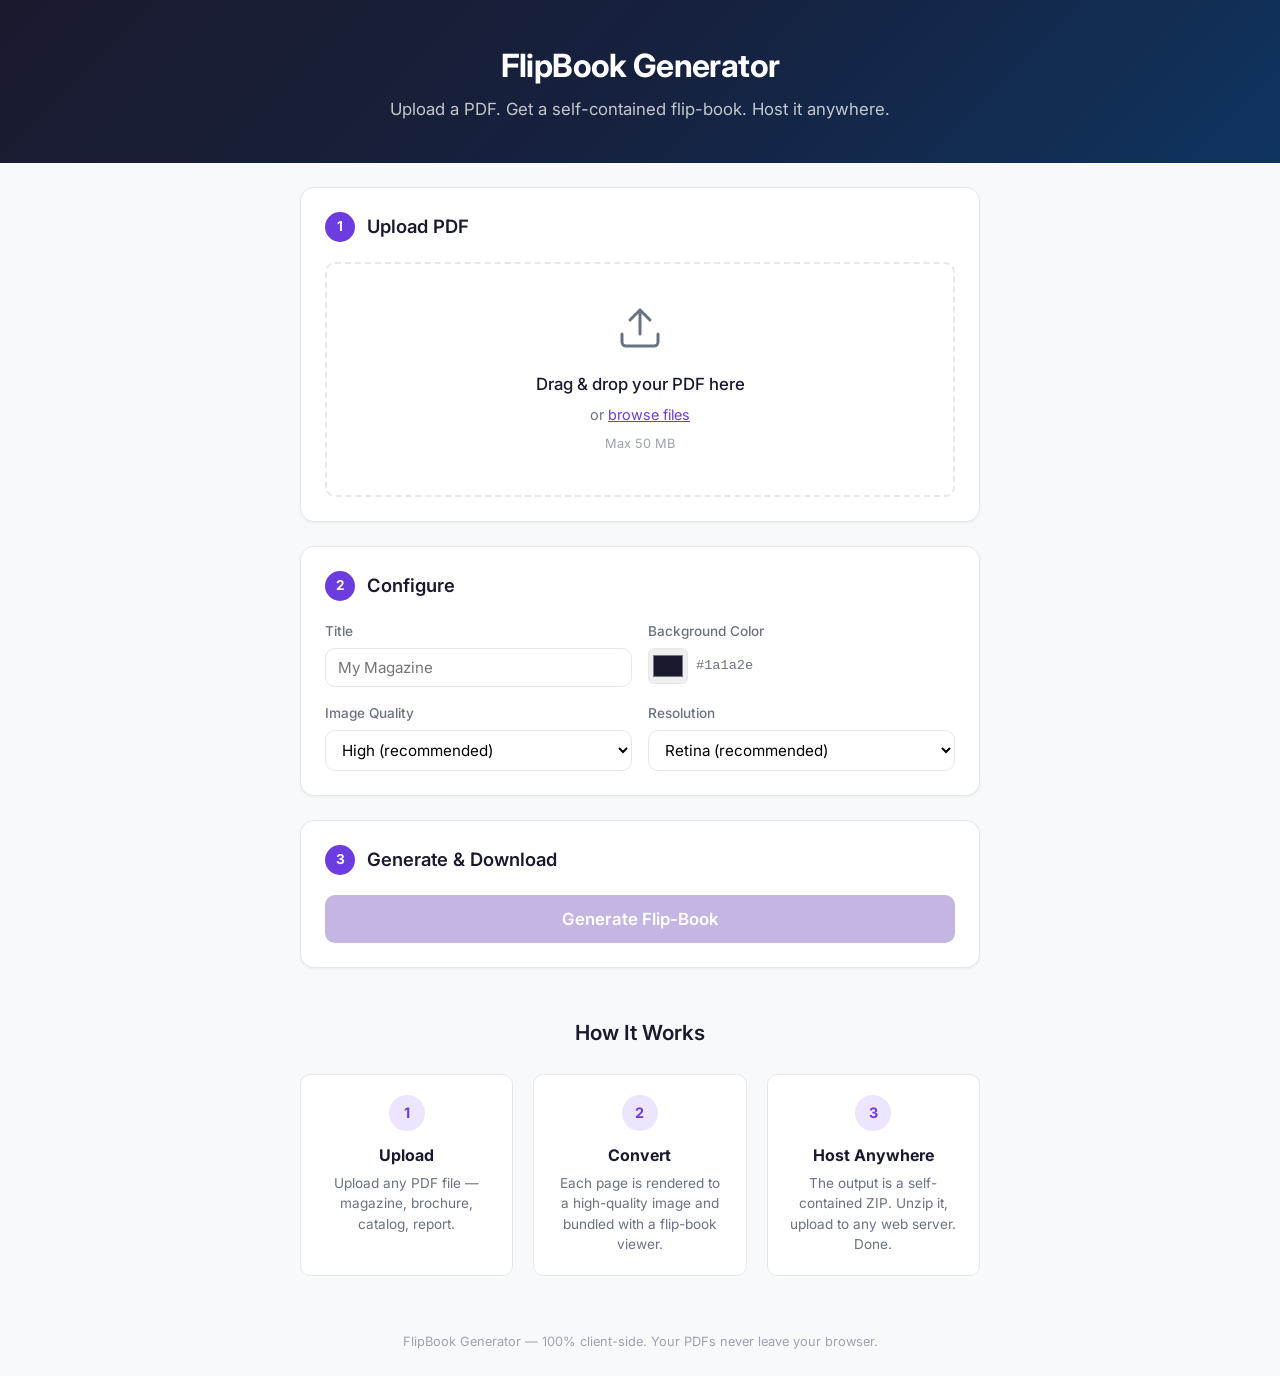
==== commit 7cd41458: "Fix: remove static modal from DOM, create dynamically on preview click The modal with display:flex w" ====
--- a/index.html
+++ b/index.html
@@ -152,15 +152,6 @@
         </div>
     </footer>
 
-    <!-- Preview Modal -->
-    <div id="preview-modal" class="modal" hidden>
-        <div class="modal-backdrop" id="modal-backdrop"></div>
-        <div class="modal-content">
-            <button type="button" class="modal-close" id="modal-close">&times;</button>
-            <iframe id="preview-frame" class="preview-frame"></iframe>
-        </div>
-    </div>
-
     <script src="assets/js/lib/pdf.min.js"></script>
     <script src="assets/js/lib/page-flip.browser.js"></script>
     <script src="assets/js/lib/jszip.min.js"></script>
--- a/assets/css/styles.css
+++ b/assets/css/styles.css
@@ -415,55 +415,7 @@
     margin-top: 2rem;
 }
 
-/* --- Modal --- */
-.modal {
-    position: fixed;
-    inset: 0;
-    z-index: 1000;
-    display: flex;
-    align-items: center;
-    justify-content: center;
-}
-
-.modal-backdrop {
-    position: absolute;
-    inset: 0;
-    background: rgba(0, 0, 0, 0.7);
-}
-
-.modal-content {
-    position: relative;
-    width: 95vw;
-    height: 90vh;
-    background: #FFF;
-    border-radius: var(--radius-lg);
-    overflow: hidden;
-    box-shadow: var(--shadow-lg);
-}
-
-.modal-close {
-    position: absolute;
-    top: 0.5rem;
-    right: 0.75rem;
-    background: rgba(0,0,0,0.5);
-    color: #FFF;
-    border: none;
-    font-size: 1.5rem;
-    cursor: pointer;
-    width: 36px;
-    height: 36px;
-    border-radius: 50%;
-    display: flex;
-    align-items: center;
-    justify-content: center;
-    z-index: 10;
-}
-
-.preview-frame {
-    width: 100%;
-    height: 100%;
-    border: none;
-}
+/* Modal is created dynamically via JS — no CSS needed */
 
 /* --- Responsive --- */
 @media (max-width: 600px) {
